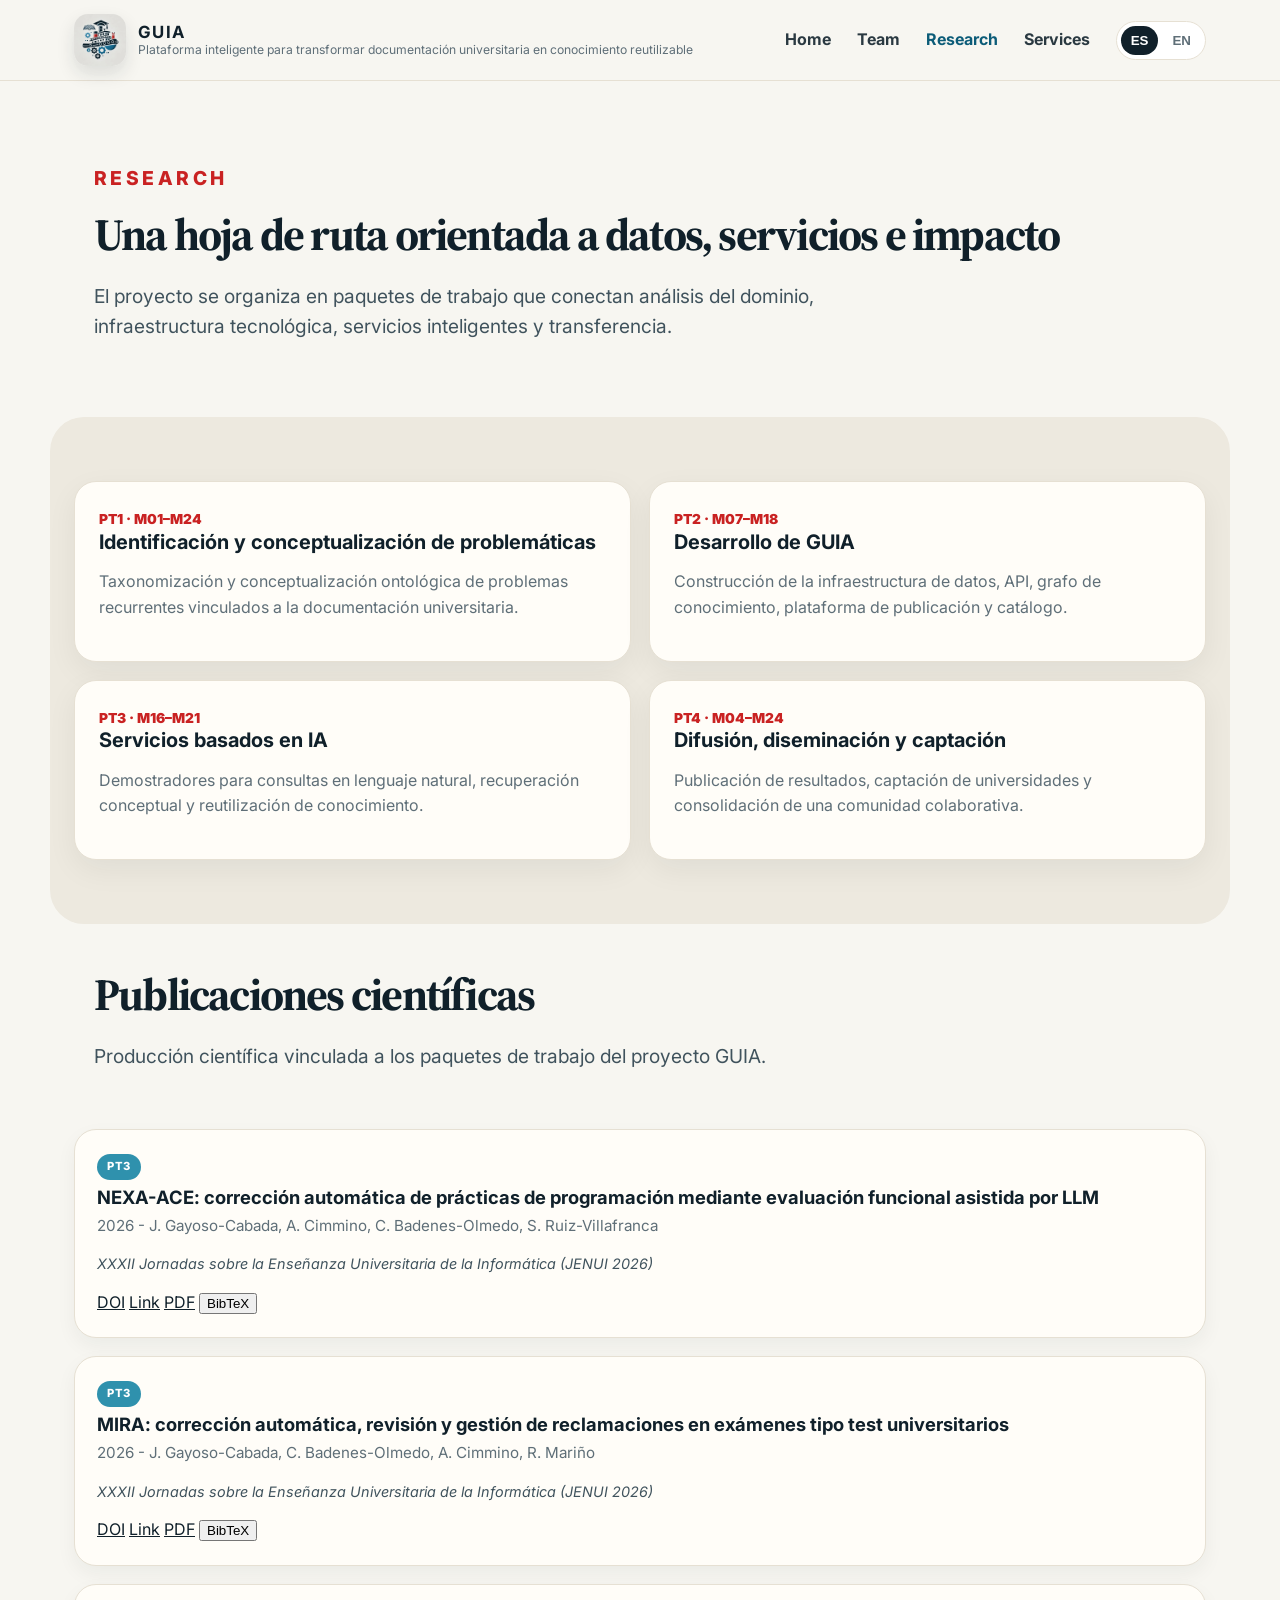
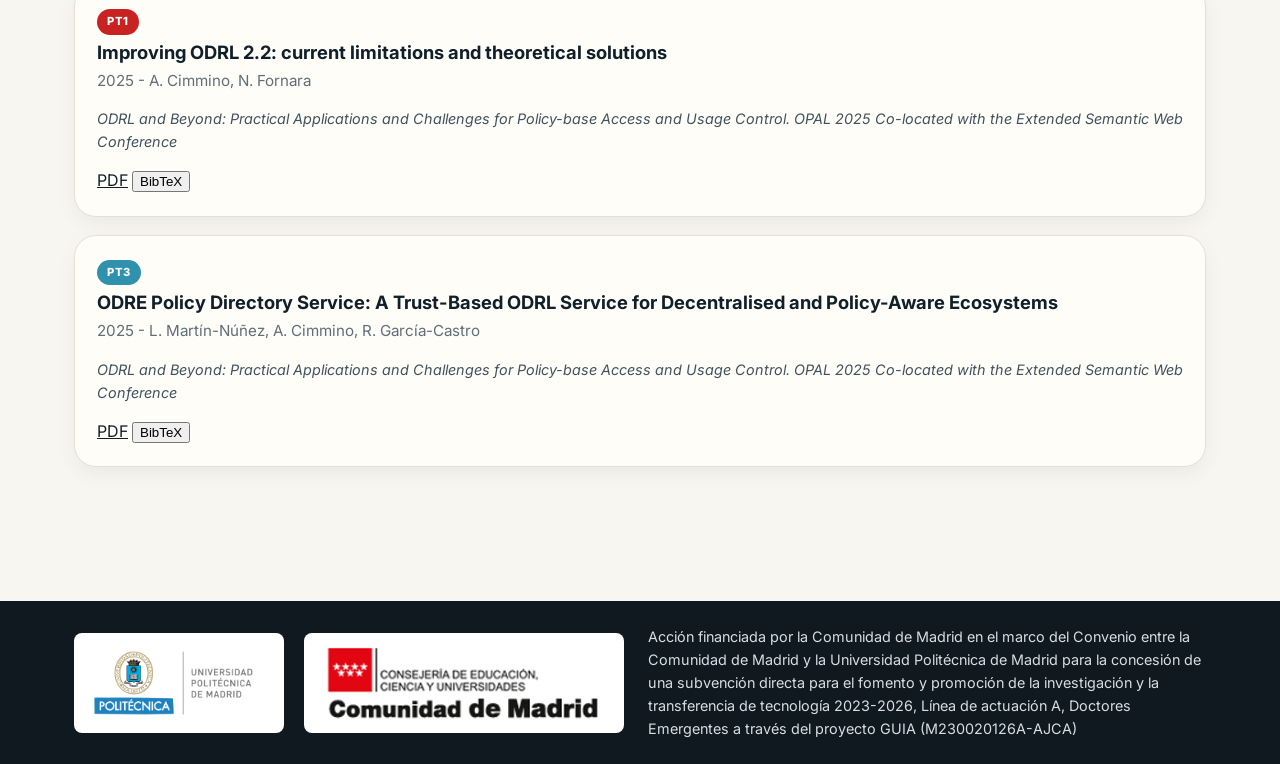
==== research.html @ 858958d0 "Add files via upload" ====
<!doctype html>
<html lang="es">
<head>
  <meta charset="utf-8">
  <meta name="viewport" content="width=device-width, initial-scale=1">
  <title>GUIA · Research</title>
  <meta name="description" content="Research del proyecto GUIA.">

  <link rel="preconnect" href="https://fonts.googleapis.com">
  <link rel="preconnect" href="https://fonts.gstatic.com" crossorigin>
  <link href="https://fonts.googleapis.com/css2?family=Inter:wght@400;500;600;700;800;900&family=Source+Serif+4:wght@600;700&display=swap" rel="stylesheet">
  <link rel="stylesheet" href="assets/css/style.css">
</head>

<body>
  <header class="site-header">
    <nav class="navbar">
      <a class="brand" href="./index.html">
        <img src="assets/img/guia-logo.jpeg" alt="GUIA logo">
        <span>
          <strong>GUIA</strong>
          <small>Plataforma inteligente para transformar documentación universitaria en conocimiento reutilizable</small>
        </span>
      </a>

      <button class="nav-toggle" aria-expanded="false" aria-controls="nav-menu">☰</button>

      <ul id="nav-menu" class="nav-menu">
        <li><a href="./index.html" data-i18n="home">Home</a></li>
        <li><a href="./team.html" data-i18n="team">Team</a></li>
        <li><a class="active" href="research.html" data-i18n="research">Research</a></li>
        <li><a href="./services.html" data-i18n="services">Services</a></li>
        <li>
          <div class="lang-switch">
            <button data-lang="es" type="button">ES</button>
            <button data-lang="en" type="button">EN</button>
          </div>
        </li>
      </ul>
    </nav>
    <style>
    	.hero-copy {
		  max-width: 900px;
		}
    	.section-title {
		  font-family: "Source Serif 4", Georgia, serif;
		  font-size: 2.8rem;
		  line-height: 1.2;
		  letter-spacing: -0.04em;
		  max-width: 900px;
		}

		.publications-hero {
		  padding-top: 44px;
		  padding-bottom: 18px;
		}

		.publications-section {
		  padding-top: 0;
		}
    </style>
  </header>

  <main>
    <section class="hero">
	  <div class="hero-copy full-width">
	    <p class="eyebrow">Research</p>

	    <h1 data-i18n="researchTitle">
	      Una hoja de ruta orientada a datos, servicios e impacto
	    </h1>

	    <p class="lead" data-i18n="researchLead">
	      El proyecto se organiza en paquetes de trabajo que conectan análisis del dominio,
	      infraestructura tecnológica, servicios inteligentes y transferencia.
	    </p>
	  </div>
	</section>
    <section class="section muted">
      <div class="timeline">
        <article>
          <span>PT1 · M01–M24</span>
          <h3 data-i18n="pt1Title">Identificación y conceptualización de problemáticas</h3>
          <p data-i18n="pt1Text">
            Taxonomización y conceptualización ontológica de problemas recurrentes vinculados
            a la documentación universitaria.
          </p>
        </article>

        <article>
          <span>PT2 · M07–M18</span>
          <h3 data-i18n="pt2Title">Desarrollo de GUIA</h3>
          <p data-i18n="pt2Text">
            Construcción de la infraestructura de datos, API, grafo de conocimiento,
            plataforma de publicación y catálogo.
          </p>
        </article>

        <article>
          <span>PT3 · M16–M21</span>
          <h3 data-i18n="pt3Title">Servicios basados en IA</h3>
          <p data-i18n="pt3Text">
            Demostradores para consultas en lenguaje natural, recuperación conceptual
            y reutilización de conocimiento.
          </p>
        </article>

        <article>
          <span>PT4 · M04–M24</span>
          <h3 data-i18n="pt4Title">Difusión, diseminación y captación</h3>
          <p data-i18n="pt4Text">
            Publicación de resultados, captación de universidades y consolidación de una
            comunidad colaborativa.
          </p>
        </article>
      </div>
    </section>
    <section class="hero publications-hero">
	  <div class="hero-copy full-width">
	    <!--<p class="eyebrow">Publications</p>-->

	    <h1 class="section-title" data-i18n="publicationsTitle">
	      Publicaciones científicas
	    </h1>

	    <p class="lead" data-i18n="publicationsLead">
	      Producción científica vinculada a los paquetes de trabajo del proyecto GUIA.
	    </p>
	  </div>
	</section>

	<section class="section publications-section">
	  <div id="publications-list" class="publications-list"></div>
	</section>

    
  </main>

  <footer class="footer">
    <div class="footer-inner">
      <div class="footer-logos">
        <img src="assets/img/upm-logo.png" alt="Universidad Politécnica de Madrid">
        <img src="assets/img/logo-cam.png" alt="Comunidad de Madrid">
      </div>

      <p class="funding-text" data-i18n="funding_es">
        Acción financiada por la Comunidad de Madrid en el marco del Convenio entre la Comunidad de Madrid y la Universidad Politécnica de Madrid para la concesión de una subvención directa para el fomento y promoción de la investigación y la transferencia de tecnología 2023-2026, Línea de actuación A, Doctores Emergentes a través del proyecto GUIA (M230020126A-AJCA)
      </p>
    </div>
  </footer>

  <script id="publications-data" type="application/json">
  [  {
      "title": "NEXA-ACE: corrección automática de prácticas de programación mediante evaluación funcional asistida por LLM",
      "authors": "J. Gayoso-Cabada, A. Cimmino, C. Badenes-Olmedo, S. Ruiz-Villafranca",
      "venue": "XXXII Jornadas sobre la Enseñanza Universitaria de la Informática (JENUI 2026)",
      "year" : "2026",
      "workPackage": "PT3",
      "doi": "TBP",
      "url": "TBP",
      "pdf": "TBP",
      "bibtex": "TBP"
    },{
      "title": "MIRA: corrección automática, revisión y gestión de reclamaciones en exámenes tipo test universitarios",
      "authors": "J. Gayoso-Cabada, C. Badenes-Olmedo, A. Cimmino, R. Mariño",
      "venue": "XXXII Jornadas sobre la Enseñanza Universitaria de la Informática (JENUI 2026)",
      "year" : "2026",
      "workPackage": "PT3",
      "doi": "TBP",
      "url": "TBP",
      "pdf": "TBP",
      "bibtex": "TBP"
    },{
      "title": "Improving ODRL 2.2: current limitations and theoretical solutions",
      "authors": "A. Cimmino, N. Fornara",
      "year" : "2025",
      "venue": "ODRL and Beyond: Practical Applications and Challenges for Policy-base Access and Usage Control. OPAL 2025 Co-located with the Extended Semantic Web Conference",
      "workPackage": "PT1",
      "pdf": "https://ceur-ws.org/Vol-3977/OPAL2025-6.pdf",
      "bibtex": " @inproceedings{DBLP:conf/esws/CimminoF25, author = {Andrea Cimmino and Nicoletta Fornara}, editor = {Marta Sabou and Andreas Harth and Pasquale Lisena and Edward Curry and Bohui Zhang and Reham Alharbi and Yuan He and Georg Rehm and Sonja Schimmler and Stefan Dietze and Natalia Manola and Nicoletta Fornara and Víctor Rodríguez{-}Doncel and John Domingue and Achim Rettinger and Damian Trilling and Marko Grobelnik and Claudia d'Amato and Valeria Fionda and Ilaria Tiddi and Gabriele Tolomei}, title  = {Improving {ODRL} 2.2: current limitations and theoretical solutions}, booktitle = {Joint Proceedings of the {ESWC} 2025 Workshops and Tutorials co-located with 22nd Extended Semantic Web Conference {(ESWC} 2025), Portoroz, Slovenia, June 1-2, 2025}, series = {{CEUR} Workshop Proceedings}, publisher = {CEUR-WS.org}, year   = {2025}, url = {https://ceur-ws.org/Vol-3977/OPAL2025-6.pdf}, timestamp = {Thu, 08 Jan 2026 17:04:50 +0100}, biburl = {https://dblp.org/rec/conf/esws/CimminoF25.bib}, bibsource = {dblp computer science bibliography, https://dblp.org} }"
    },
    {
      "title": "ODRE Policy Directory Service: A Trust-Based ODRL Service for Decentralised and Policy-Aware Ecosystems",
      "authors": "L. Martín-Núñez, A. Cimmino, R. García-Castro",
      "year" : "2025",
      "venue": "ODRL and Beyond: Practical Applications and Challenges for Policy-base Access and Usage Control. OPAL 2025 Co-located with the Extended Semantic Web Conference",
      "workPackage": "PT3",
      "pdf": "https://ceur-ws.org/Vol-3977/OPAL2025-5.pdf",
      "bibtex": "@inproceedings{DBLP:conf/esws/MartinNunezCG25, author = {Lucía Martín{-}Núñez and Andrea Cimmino and Raúl García{-}Castro}, editor = {Marta Sabou and Andreas Harth and Pasquale Lisena and Edward Curry and Bohui Zhang and Reham Alharbi and Yuan He and Georg Rehm and Sonja Schimmler and Stefan Dietze and Natalia Manola and Nicoletta Fornara and Víctor Rodríguez{-}Doncel and John Domingue and Achim Rettinger and Damian Trilling and Marko Grobelnik and Claudia d'Amato and Valeria Fionda and Ilaria Tiddi and Gabriele Tolomei}, title  = {{ODRE} Policy Directory Service: {A} Trust-Based {ODRL} Service for Decentralised and Policy-Aware Ecosystems}, booktitle = {Joint Proceedings of the {ESWC} 2025 Workshops and Tutorials co-located with 22nd Extended Semantic Web Conference {(ESWC} 2025), Portoroz, Slovenia, June 1-2, 2025}, series = {{CEUR} Workshop Proceedings}, publisher = {CEUR-WS.org}, year   = {2025}, url = {https://ceur-ws.org/Vol-3977/OPAL2025-5.pdf}, timestamp = {Thu, 08 Jan 2026 17:04:50 +0100}, biburl = {https://dblp.org/rec/conf/esws/MartinNunezCG25.bib}, bibsource = {dblp computer science bibliography, https://dblp.org}}"
    }
  ]
  </script>
 <!-- /*
   {
      "title": "Mock",
      "authors": "C. Pérez, J. López",
      "venue": "ACL Workshop on NLP Applications, 2024",
      "workPackage": "PT3",
      "doi": "10.0000/example-doi-3",
      "url": "https://example.org/publication-3",
      "pdf": "assets/papers/publication-3.pdf",
      "bibtex": "@inproceedings{perez2024nl,title={Natural language interfaces for university knowledge graphs},author={Pérez, C. and López, J.},booktitle={ACL Workshop on NLP Applications},year={2024}}"
    }
    */ -->
  <script src="assets/js/main.js"></script>

  <script>
  function copyBibtex(button, bibtex) {
    navigator.clipboard.writeText(bibtex).then(() => {
      const oldText = button.textContent;
      button.textContent = "BibTeX copiado";
      setTimeout(() => button.textContent = oldText, 1800);
    });
  }

  document.addEventListener("DOMContentLoaded", () => {
    const container = document.getElementById("publications-list");
    const rawData = document.getElementById("publications-data").textContent;
    const publications = JSON.parse(rawData);

    container.innerHTML = publications.map((pub, index) => `
      <article class="publication">
        <div class="pub-meta">
          <span class="pub-tag" data-pt="${pub.workPackage}">${pub.workPackage}</span>
        </div>

        <h3 class="pub-title">${pub.title}</h3>
        <p class="pub-authors">${pub.year} - ${pub.authors}</p>
        <p class="pub-venue">${pub.venue}</p>

        <div class="pub-links">
          ${pub.doi ? `<a href="https://doi.org/${pub.doi}" target="_blank" rel="noopener">DOI</a>` : ""}
          ${pub.url ? `<a href="${pub.url}" target="_blank" rel="noopener">Link</a>` : ""}
          ${pub.pdf ? `<a href="${pub.pdf}" target="_blank" rel="noopener">PDF</a>` : ""}
          ${pub.bibtex ? `<button type="button" class="bibtex-button" data-index="${index}">BibTeX</button>` : ""}
        </div>
      </article>
    `).join("");

    document.querySelectorAll(".bibtex-button").forEach(button => {
      button.addEventListener("click", () => {
        const index = Number(button.dataset.index);
        copyBibtex(button, publications[index].bibtex);
      });
    });
  });
</script>
</body>
</html>
---- assets/css/style.css ----
:root{--bg:#f7f6f1;--paper:#fffdf8;--ink:#10202a;--muted:#5f6f78;--line:#e6e0d3;--blue:#0c5c78;--cyan:#2f91ad;--red:#c92222;--gold:#d6a84f;--shadow:0 18px 45px rgba(16,32,42,.12);--radius:22px}*{box-sizing:border-box}html{scroll-behavior:smooth}body{margin:0;background:var(--bg);color:var(--ink);font-family:Inter,system-ui,-apple-system,Segoe UI,sans-serif;line-height:1.6}a{color:inherit}.site-header{position:sticky;top:0;z-index:20;background:rgba(247,246,241,.92);backdrop-filter:blur(14px);border-bottom:1px solid var(--line)}.navbar{max-width:1180px;margin:auto;padding:14px 24px;display:flex;align-items:center;justify-content:space-between;gap:22px}.brand{display:flex;gap:12px;align-items:center;text-decoration:none}.brand img{width:52px;height:52px;border-radius:14px;object-fit:cover;box-shadow:0 8px 18px rgba(16,32,42,.12)}.brand span{display:grid;line-height:1.15}.brand strong{font-size:1.05rem;letter-spacing:.08em}.brand small{color:var(--muted);font-size:.76rem}.nav-menu{display:flex;gap:26px;list-style:none;margin:0;padding:0;align-items:center}.nav-menu a{text-decoration:none;font-weight:700;color:#2a3941}.nav-menu a.active,.nav-menu a:hover{color:var(--blue)}.lang-switch{display:flex;gap:4px;padding:4px;border:1px solid var(--line);border-radius:999px;background:#fff}.lang-switch button{border:0;background:transparent;padding:7px 10px;border-radius:999px;font-weight:800;cursor:pointer;color:var(--muted)}.lang-switch button.active{background:var(--ink);color:white}.nav-toggle{display:none;border:0;background:var(--ink);color:#fff;border-radius:10px;padding:9px 11px;font-size:20px}.hero{max-width:1180px;margin:0 auto;padding:82px 24px 56px;display:grid;grid-template-columns:1.05fr .95fr;gap:42px;align-items:center}.eyebrow{text-transform:uppercase;letter-spacing:.18em;font-size:.76rem;font-weight:800;color:var(--red);margin:0 0 14px}h1,h2,h3{line-height:1.08;margin:0}h1{font-family:"Source Serif 4",Georgia,serif;font-size:clamp(2.4rem,6vw,5.4rem);letter-spacing:-.04em}h2{font-size:clamp(1.8rem,3.5vw,3rem);letter-spacing:-.035em}h3{font-size:1.25rem}.lead{font-size:1.17rem;color:#40535d;max-width:760px}.hero-actions{display:flex;gap:14px;flex-wrap:wrap;margin-top:28px}.button{display:inline-flex;align-items:center;justify-content:center;padding:13px 20px;border-radius:999px;text-decoration:none;font-weight:800;border:1px solid var(--ink)}.button.primary{background:var(--ink);color:#fff}.button.secondary{background:transparent}.hero-panel{background:linear-gradient(135deg,#11303e,#0e607b 70%,#238aaa);color:white;border-radius:34px;min-height:420px;padding:30px;box-shadow:var(--shadow);position:relative;overflow:hidden}.hero-panel:before{content:"";position:absolute;inset:auto -80px -90px auto;width:250px;height:250px;border-radius:50%;background:rgba(255,255,255,.13)}.project-logo-card{background:rgba(255,255,255,.95);border-radius:28px;padding:24px;text-align:center;color:var(--ink);box-shadow:0 20px 45px rgba(0,0,0,.15)}.project-logo-card img{width:min(310px,80%);border-radius:18px;display:block;margin:0 auto 18px}.section,.section-narrow{max-width:1180px;margin:0 auto;padding:64px 24px}.section-narrow{max-width:880px;text-align:center;font-size:1.25rem;color:#40535d}.section-heading{display:flex;flex-direction:column;gap:10px;margin-bottom:30px}.section-heading p:not(.eyebrow){max-width:760px;color:var(--muted)}.split{flex-direction:row;align-items:end;justify-content:space-between;gap:24px}.muted{background:#ede9df;border-radius:34px}.stats-grid,.cards{max-width:1180px;margin:0 auto;padding:20px 24px 58px;display:grid;grid-template-columns:repeat(3,1fr);gap:18px}.stats-grid article,.card,.timeline article{background:var(--paper);border:1px solid var(--line);border-radius:var(--radius);padding:24px;box-shadow:0 10px 30px rgba(16,32,42,.06)}.stats-grid strong{display:block;font-size:2rem;color:var(--blue);margin-bottom:8px}.card p,.timeline p{color:var(--muted)}.team-grid{grid-template-columns:repeat(3,1fr);padding:0}.avatar{width:58px;height:58px;border-radius:18px;background:linear-gradient(135deg,var(--blue),var(--cyan));color:white;display:grid;place-items:center;font-weight:900;margin-bottom:16px}.timeline{display:grid;grid-template-columns:repeat(2,1fr);gap:18px}.timeline span{color:var(--red);font-weight:900;font-size:.86rem}.service-grid{grid-template-columns:repeat(3,1fr);padding:0}.service a{font-weight:900;text-decoration:none;color:var(--blue)}.search-label{font-weight:800;color:var(--muted)}.search-label input{margin-left:8px;border:1px solid var(--line);border-radius:999px;padding:12px 15px;background:#fff}.footer{margin-top:70px;background:#101820;color:#fff}.footer-inner {
  max-width: 1180px;
  margin: 0 auto;
  padding: 24px;
  display: flex;
  align-items: center;
  justify-content: space-between;
  gap: 24px;
}.footer-logos {
  display: flex;
  gap: 20px;
  align-items: center;
  flex-shrink: 0; /* evita que se deformen */
}.footer-logos img {
  max-height: 100px;
  width: auto;
  background: white;
  border-radius: 8px;
  padding: 6px 10px;
}.funding-text{font-size:.9rem;color:#d7dee2;margin:0}

.page-hero{max-width:1180px;margin:0 auto;padding:70px 24px 34px}.


.page-hero h1 {
  font-size: 2.8rem;
  line-height: 1.2;
  max-width: 900px;
}
.page-hero p{font-size:1.15rem;color:var(--muted);max-width:820px}.empty-state{max-width:1180px;margin:20px auto;color:var(--muted);padding:0 24px}.hidden-lang{display:none!important}@media(max-width:850px){.nav-toggle{display:block}.nav-menu{display:none;position:absolute;left:16px;right:16px;top:82px;flex-direction:column;background:var(--paper);padding:18px;border:1px solid var(--line);border-radius:18px;box-shadow:var(--shadow)}.nav-menu.open{display:flex}.hero{grid-template-columns:1fr;padding-top:44px}.stats-grid,.team-grid,.service-grid,.timeline,.footer-inner{grid-template-columns:1fr}.split{flex-direction:column;align-items:flex-start}.footer-logos img{max-width:210px}.brand small{display:none}}

.pub-tag[data-pt="PT1"] { background: #c92222; }
.pub-tag[data-pt="PT2"] { background: #0c5c78; }
.pub-tag[data-pt="PT3"] { background: #2f91ad; }
.pub-tag[data-pt="PT4"] { background: #d6a84f; }

.publications-list {
  display: grid;
  gap: 18px;
  margin-top: 20px;
}

.publication {
  background: var(--paper);
  border: 1px solid var(--line);
  border-radius: var(--radius);
  padding: 22px;
  box-shadow: 0 8px 20px rgba(16,32,42,.05);
  transition: transform 0.15s ease;
}

.publication:hover {
  transform: translateY(-2px);
}

.pub-meta {
  margin-bottom: 8px;
}

.pub-tag {
  display: inline-block;
  background: var(--blue);
  color: white;
  font-size: 0.7rem;
  font-weight: 800;
  padding: 4px 10px;
  border-radius: 999px;
  letter-spacing: 0.05em;
}

.pub-title {
  font-size: 1.15rem;
  margin: 6px 0;
}

.pub-authors {
  font-size: 0.95rem;
  color: var(--muted);
  margin: 4px 0;
}

.pub-venue {
  font-size: 0.9rem;
  color: #40535d;
  font-style: italic;
}


.hero {
           display: block !important;
         }

         .hero-copy.full-width {
           max-width: 1200px;
           margin: 0 auto;
           width: 100%;
           padding: 0 20px;
         }
         .hero-panel {
         display: none; /* opcional si ya no lo usas */
         }
         .hero-copy h1 {
         font-size: 2.8rem;
         line-height: 1.2;
         }
         .hero-copy p {
         font-size: 1.2rem;
         line-height: 1.6;
         }
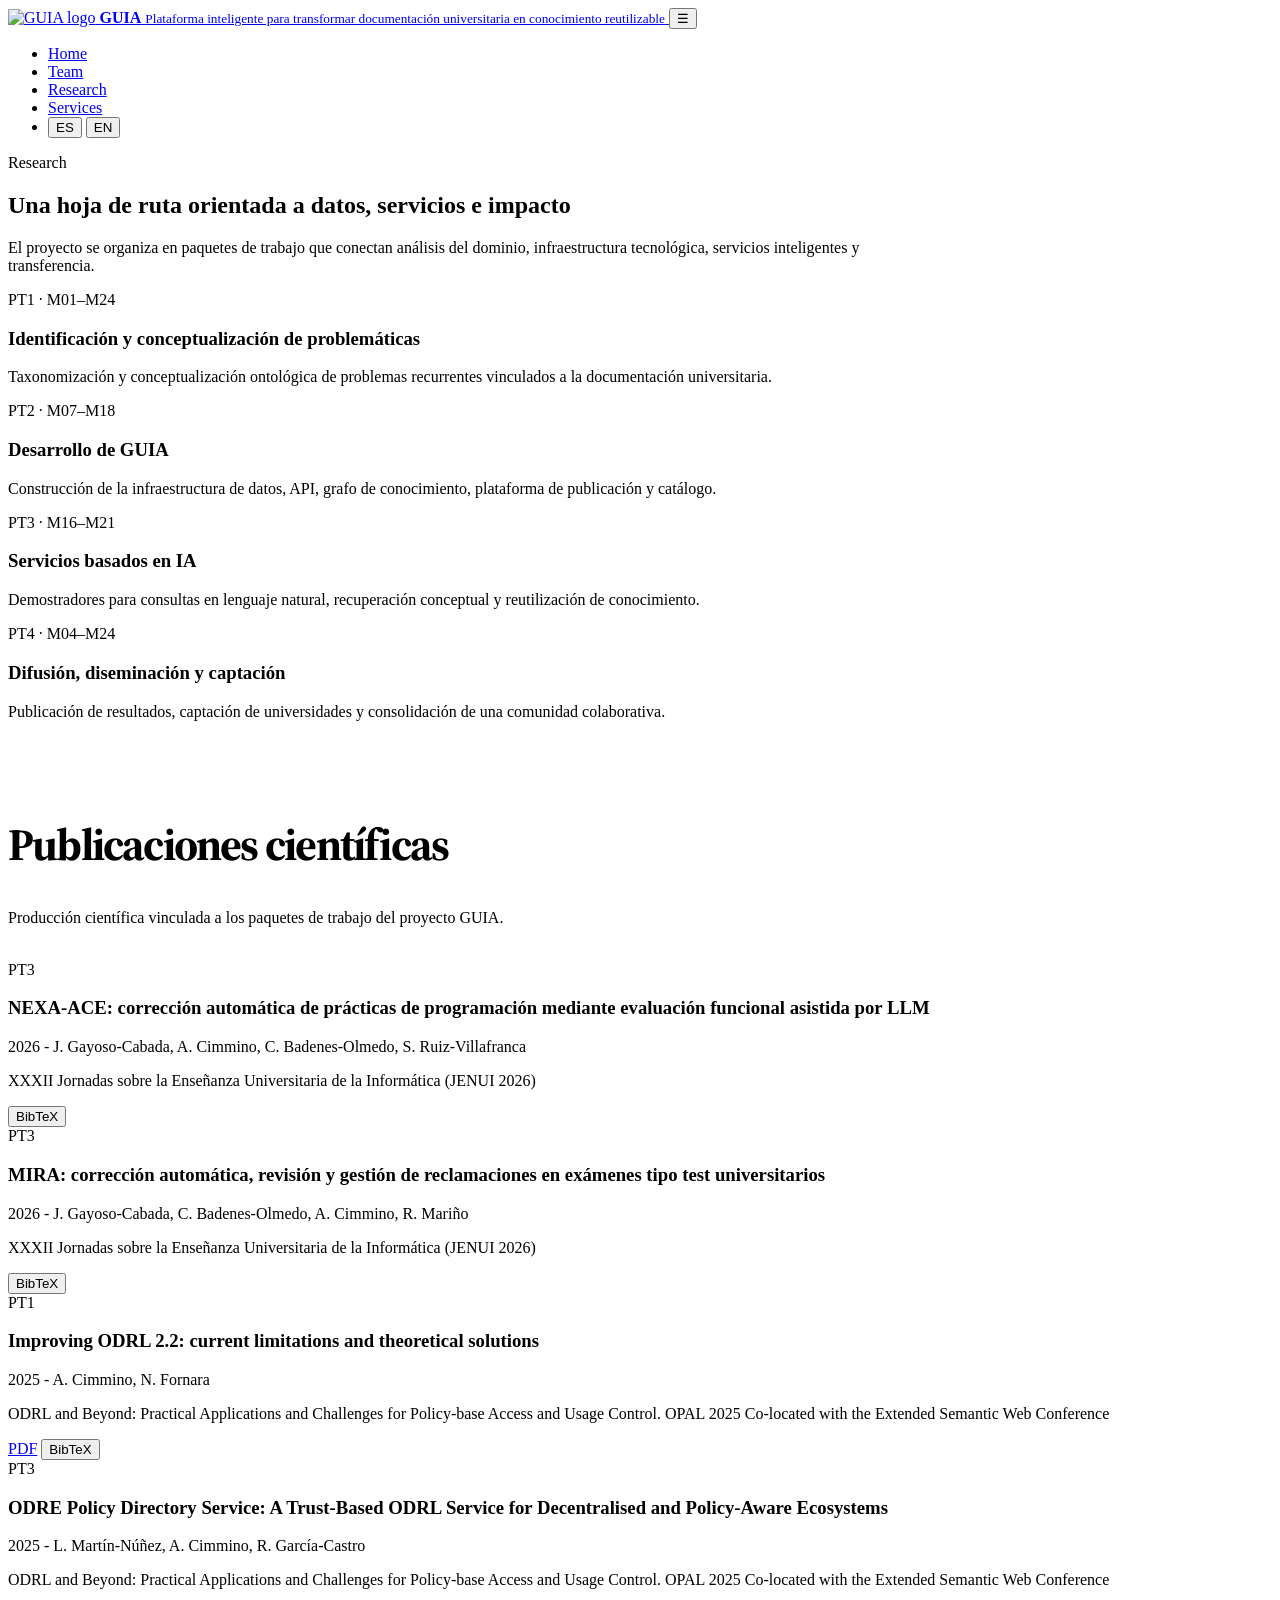
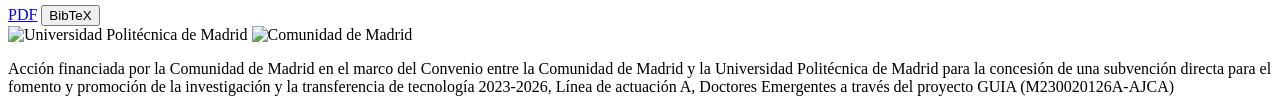
==== commit fb7d6b18: "Update research.html with schema and RDFa" ====
--- a/research.html
+++ b/research.html
@@ -1,10 +1,340 @@
 <!doctype html>
-<html lang="es">
+<html lang="es" vocab="https://schema.org/" typeof="CollectionPage">
 <head>
   <meta charset="utf-8">
   <meta name="viewport" content="width=device-width, initial-scale=1">
-  <title>GUIA · Research</title>
-  <meta name="description" content="Research del proyecto GUIA.">
+
+  <title property="name">GUIA · Research</title>
+  <meta property="description" name="description" content="Research del proyecto GUIA.">
+  <meta property="inLanguage" content="es">
+  <meta property="url" content="https://guia-project.github.io/research.html">
+
+  <script type="application/ld+json">
+  {
+    "@context": "https://schema.org",
+    "@graph": [
+      {
+        "@type": "WebSite",
+        "@id": "https://guia-project.github.io/#website",
+        "name": "GUIA",
+        "description": "Plataforma inteligente para transformar documentación universitaria en conocimiento reutilizable",
+        "url": "https://guia-project.github.io/",
+        "inLanguage": "es",
+        "publisher": {
+          "@id": "https://www.upm.es/#organization"
+        }
+      },
+      {
+        "@type": "CollectionPage",
+        "@id": "https://guia-project.github.io/research.html#webpage",
+        "name": "GUIA · Research",
+        "description": "Research del proyecto GUIA.",
+        "url": "https://guia-project.github.io/research.html",
+        "inLanguage": "es",
+        "isPartOf": {
+          "@id": "https://guia-project.github.io/#website"
+        },
+        "about": {
+          "@id": "https://guia-project.github.io/#guia-project"
+        },
+        "mainEntity": {
+          "@id": "https://guia-project.github.io/#guia-project"
+        },
+        "hasPart": [
+          {
+            "@id": "https://guia-project.github.io/research.html#work-packages"
+          },
+          {
+            "@id": "https://guia-project.github.io/research.html#publications"
+          }
+        ]
+      },
+      {
+        "@type": "ResearchProject",
+        "@id": "https://guia-project.github.io/#guia-project",
+        "name": "GUIA",
+        "alternateName": "Plataforma inteligente para transformar documentación universitaria en conocimiento reutilizable",
+        "identifier": "M230020126A-AJCA",
+        "url": "https://guia-project.github.io/",
+        "description": "GUIA impulsa una infraestructura de datos y un ecosistema de servicios de inteligencia artificial para hacer la documentación universitaria más accesible, interoperable, estructurada y útil para estudiantes, personal técnico y responsables institucionales.",
+        "keywords": [
+          "documentación universitaria",
+          "datos FAIR",
+          "grafos de conocimiento",
+          "inteligencia artificial",
+          "datos semánticos",
+          "interoperabilidad",
+          "universidad"
+        ],
+        "parentOrganization": {
+          "@id": "https://www.upm.es/#organization"
+        },
+        "funder": {
+          "@id": "https://www.comunidad.madrid/#organization"
+        },
+        "funding": {
+          "@id": "https://guia-project.github.io/#grant"
+        },
+        "hasPart": [
+          {
+            "@id": "https://guia-project.github.io/research.html#pt1"
+          },
+          {
+            "@id": "https://guia-project.github.io/research.html#pt2"
+          },
+          {
+            "@id": "https://guia-project.github.io/research.html#pt3"
+          },
+          {
+            "@id": "https://guia-project.github.io/research.html#pt4"
+          }
+        ],
+        "subjectOf": {
+          "@id": "https://guia-project.github.io/research.html#publications"
+        }
+      },
+      {
+        "@type": "ItemList",
+        "@id": "https://guia-project.github.io/research.html#work-packages",
+        "name": "Paquetes de trabajo del proyecto GUIA",
+        "description": "Hoja de ruta del proyecto GUIA organizada en paquetes de trabajo sobre análisis del dominio, infraestructura tecnológica, servicios inteligentes y transferencia.",
+        "itemListElement": [
+          {
+            "@type": "ListItem",
+            "position": 1,
+            "item": {
+              "@id": "https://guia-project.github.io/research.html#pt1"
+            }
+          },
+          {
+            "@type": "ListItem",
+            "position": 2,
+            "item": {
+              "@id": "https://guia-project.github.io/research.html#pt2"
+            }
+          },
+          {
+            "@type": "ListItem",
+            "position": 3,
+            "item": {
+              "@id": "https://guia-project.github.io/research.html#pt3"
+            }
+          },
+          {
+            "@type": "ListItem",
+            "position": 4,
+            "item": {
+              "@id": "https://guia-project.github.io/research.html#pt4"
+            }
+          }
+        ]
+      },
+      {
+        "@type": "DefinedTerm",
+        "@id": "https://guia-project.github.io/research.html#pt1",
+        "name": "PT1 · Identificación y conceptualización de problemáticas",
+        "termCode": "PT1",
+        "description": "Taxonomización y conceptualización ontológica de problemas recurrentes vinculados a la documentación universitaria.",
+        "position": 1
+      },
+      {
+        "@type": "DefinedTerm",
+        "@id": "https://guia-project.github.io/research.html#pt2",
+        "name": "PT2 · Desarrollo de GUIA",
+        "termCode": "PT2",
+        "description": "Construcción de la infraestructura de datos, API, grafo de conocimiento, plataforma de publicación y catálogo.",
+        "position": 2
+      },
+      {
+        "@type": "DefinedTerm",
+        "@id": "https://guia-project.github.io/research.html#pt3",
+        "name": "PT3 · Servicios basados en IA",
+        "termCode": "PT3",
+        "description": "Demostradores para consultas en lenguaje natural, recuperación conceptual y reutilización de conocimiento.",
+        "position": 3
+      },
+      {
+        "@type": "DefinedTerm",
+        "@id": "https://guia-project.github.io/research.html#pt4",
+        "name": "PT4 · Difusión, diseminación y captación",
+        "termCode": "PT4",
+        "description": "Publicación de resultados, captación de universidades y consolidación de una comunidad colaborativa.",
+        "position": 4
+      },
+      {
+        "@type": "ItemList",
+        "@id": "https://guia-project.github.io/research.html#publications",
+        "name": "Publicaciones científicas del proyecto GUIA",
+        "description": "Producción científica vinculada a los paquetes de trabajo del proyecto GUIA.",
+        "itemListElement": [
+          {
+            "@type": "ListItem",
+            "position": 1,
+            "item": {
+              "@type": "ScholarlyArticle",
+              "@id": "https://guia-project.github.io/research.html#publication-nexa-ace",
+              "name": "NEXA-ACE: corrección automática de prácticas de programación mediante evaluación funcional asistida por LLM",
+              "author": [
+                { "@type": "Person", "name": "J. Gayoso-Cabada" },
+                { "@type": "Person", "name": "A. Cimmino" },
+                { "@type": "Person", "name": "C. Badenes-Olmedo" },
+                { "@type": "Person", "name": "S. Ruiz-Villafranca" }
+              ],
+              "datePublished": "2026",
+              "isPartOf": {
+                "@type": "CreativeWork",
+                "name": "XXXII Jornadas sobre la Enseñanza Universitaria de la Informática (JENUI 2026)"
+              },
+              "about": {
+                "@id": "https://guia-project.github.io/research.html#pt3"
+              }
+            }
+          },
+          {
+            "@type": "ListItem",
+            "position": 2,
+            "item": {
+              "@type": "ScholarlyArticle",
+              "@id": "https://guia-project.github.io/research.html#publication-mira",
+              "name": "MIRA: corrección automática, revisión y gestión de reclamaciones en exámenes tipo test universitarios",
+              "author": [
+                { "@type": "Person", "name": "J. Gayoso-Cabada" },
+                { "@type": "Person", "name": "C. Badenes-Olmedo" },
+                { "@type": "Person", "name": "A. Cimmino" },
+                { "@type": "Person", "name": "R. Mariño" }
+              ],
+              "datePublished": "2026",
+              "isPartOf": {
+                "@type": "CreativeWork",
+                "name": "XXXII Jornadas sobre la Enseñanza Universitaria de la Informática (JENUI 2026)"
+              },
+              "about": {
+                "@id": "https://guia-project.github.io/research.html#pt3"
+              }
+            }
+          },
+          {
+            "@type": "ListItem",
+            "position": 3,
+            "item": {
+              "@type": "ScholarlyArticle",
+              "@id": "https://guia-project.github.io/research.html#publication-improving-odrl",
+              "name": "Improving ODRL 2.2: current limitations and theoretical solutions",
+              "author": [
+                { "@type": "Person", "name": "A. Cimmino" },
+                { "@type": "Person", "name": "N. Fornara" }
+              ],
+              "datePublished": "2025",
+              "url": "https://ceur-ws.org/Vol-3977/OPAL2025-6.pdf",
+              "encoding": {
+                "@type": "MediaObject",
+                "contentUrl": "https://ceur-ws.org/Vol-3977/OPAL2025-6.pdf",
+                "encodingFormat": "application/pdf"
+              },
+              "isPartOf": {
+                "@type": "CreativeWork",
+                "name": "ODRL and Beyond: Practical Applications and Challenges for Policy-base Access and Usage Control. OPAL 2025 Co-located with the Extended Semantic Web Conference"
+              },
+              "about": {
+                "@id": "https://guia-project.github.io/research.html#pt1"
+              }
+            }
+          },
+          {
+            "@type": "ListItem",
+            "position": 4,
+            "item": {
+              "@type": "ScholarlyArticle",
+              "@id": "https://guia-project.github.io/research.html#publication-odre-policy-directory-service",
+              "name": "ODRE Policy Directory Service: A Trust-Based ODRL Service for Decentralised and Policy-Aware Ecosystems",
+              "author": [
+                { "@type": "Person", "name": "L. Martín-Núñez" },
+                { "@type": "Person", "name": "A. Cimmino" },
+                { "@type": "Person", "name": "R. García-Castro" }
+              ],
+              "datePublished": "2025",
+              "url": "https://ceur-ws.org/Vol-3977/OPAL2025-5.pdf",
+              "encoding": {
+                "@type": "MediaObject",
+                "contentUrl": "https://ceur-ws.org/Vol-3977/OPAL2025-5.pdf",
+                "encodingFormat": "application/pdf"
+              },
+              "isPartOf": {
+                "@type": "CreativeWork",
+                "name": "ODRL and Beyond: Practical Applications and Challenges for Policy-base Access and Usage Control. OPAL 2025 Co-located with the Extended Semantic Web Conference"
+              },
+              "about": {
+                "@id": "https://guia-project.github.io/research.html#pt3"
+              }
+            }
+          }
+        ]
+      },
+      {
+        "@type": "CollegeOrUniversity",
+        "@id": "https://www.upm.es/#organization",
+        "name": "Universidad Politécnica de Madrid",
+        "alternateName": "UPM",
+        "url": "https://www.upm.es/",
+        "logo": "https://guia-project.github.io/assets/img/upm-logo.png"
+      },
+      {
+        "@type": "GovernmentOrganization",
+        "@id": "https://www.comunidad.madrid/#organization",
+        "name": "Comunidad de Madrid",
+        "url": "https://www.comunidad.madrid/",
+        "logo": "https://guia-project.github.io/assets/img/logo-cam.png"
+      },
+      {
+        "@type": "MonetaryGrant",
+        "@id": "https://guia-project.github.io/#grant",
+        "name": "Doctores Emergentes - Línea de actuación A",
+        "identifier": "M230020126A-AJCA",
+        "description": "Acción financiada por la Comunidad de Madrid en el marco del Convenio entre la Comunidad de Madrid y la Universidad Politécnica de Madrid para la concesión de una subvención directa para el fomento y promoción de la investigación y la transferencia de tecnología 2023-2026, Línea de actuación A, Doctores Emergentes a través del proyecto GUIA.",
+        "funder": {
+          "@id": "https://www.comunidad.madrid/#organization"
+        },
+        "recipient": {
+          "@id": "https://www.upm.es/#organization"
+        },
+        "fundedItem": {
+          "@id": "https://guia-project.github.io/#guia-project"
+        }
+      },
+      {
+        "@type": "ItemList",
+        "@id": "https://guia-project.github.io/research.html#navigation",
+        "name": "GUIA site navigation",
+        "itemListElement": [
+          {
+            "@type": "SiteNavigationElement",
+            "position": 1,
+            "name": "Home",
+            "url": "https://guia-project.github.io/index.html"
+          },
+          {
+            "@type": "SiteNavigationElement",
+            "position": 2,
+            "name": "Team",
+            "url": "https://guia-project.github.io/team.html"
+          },
+          {
+            "@type": "SiteNavigationElement",
+            "position": 3,
+            "name": "Research",
+            "url": "https://guia-project.github.io/research.html"
+          },
+          {
+            "@type": "SiteNavigationElement",
+            "position": 4,
+            "name": "Services",
+            "url": "https://guia-project.github.io/services.html"
+          }
+        ]
+      }
+    ]
+  }
+  </script>
 
   <link rel="preconnect" href="https://fonts.googleapis.com">
   <link rel="preconnect" href="https://fonts.gstatic.com" crossorigin>
@@ -13,23 +343,47 @@
 </head>
 
 <body>
-  <header class="site-header">
-    <nav class="navbar">
-      <a class="brand" href="./index.html">
-        <img src="assets/img/guia-logo.jpeg" alt="GUIA logo">
+  <header class="site-header" property="isPartOf" typeof="WebSite">
+    <meta property="name" content="GUIA">
+    <meta property="description" content="Plataforma inteligente para transformar documentación universitaria en conocimiento reutilizable">
+    <meta property="url" content="https://guia-project.github.io/">
+    <meta property="inLanguage" content="es">
+
+    <nav class="navbar" typeof="SiteNavigationElement" property="hasPart">
+      <a class="brand" href="./index.html" property="url">
+        <span property="logo" typeof="ImageObject">
+          <img src="assets/img/guia-logo.jpeg" alt="GUIA logo" property="contentUrl">
+          <meta property="name" content="GUIA logo">
+        </span>
         <span>
-          <strong>GUIA</strong>
-          <small>Plataforma inteligente para transformar documentación universitaria en conocimiento reutilizable</small>
+          <strong property="name">GUIA</strong>
+          <small property="description">Plataforma inteligente para transformar documentación universitaria en conocimiento reutilizable</small>
         </span>
       </a>
 
       <button class="nav-toggle" aria-expanded="false" aria-controls="nav-menu">☰</button>
 
       <ul id="nav-menu" class="nav-menu">
-        <li><a href="./index.html" data-i18n="home">Home</a></li>
-        <li><a href="./team.html" data-i18n="team">Team</a></li>
-        <li><a class="active" href="research.html" data-i18n="research">Research</a></li>
-        <li><a href="./services.html" data-i18n="services">Services</a></li>
+        <li typeof="SiteNavigationElement">
+          <a href="./index.html" data-i18n="home" property="url">
+            <span property="name">Home</span>
+          </a>
+        </li>
+        <li typeof="SiteNavigationElement">
+          <a href="./team.html" data-i18n="team" property="url">
+            <span property="name">Team</span>
+          </a>
+        </li>
+        <li typeof="SiteNavigationElement">
+          <a class="active" href="research.html" data-i18n="research" property="url">
+            <span property="name">Research</span>
+          </a>
+        </li>
+        <li typeof="SiteNavigationElement">
+          <a href="./services.html" data-i18n="services" property="url">
+            <span property="name">Services</span>
+          </a>
+        </li>
         <li>
           <div class="lang-switch">
             <button data-lang="es" type="button">ES</button>
@@ -38,142 +392,202 @@
         </li>
       </ul>
     </nav>
+
     <style>
-    	.hero-copy {
-		  max-width: 900px;
-		}
-    	.section-title {
-		  font-family: "Source Serif 4", Georgia, serif;
-		  font-size: 2.8rem;
-		  line-height: 1.2;
-		  letter-spacing: -0.04em;
-		  max-width: 900px;
-		}
-
-		.publications-hero {
-		  padding-top: 44px;
-		  padding-bottom: 18px;
-		}
-
-		.publications-section {
-		  padding-top: 0;
-		}
+      .hero-copy {
+        max-width: 900px;
+      }
+
+      .section-title {
+        font-family: "Source Serif 4", Georgia, serif;
+        font-size: 2.8rem;
+        line-height: 1.2;
+        letter-spacing: -0.04em;
+        max-width: 900px;
+      }
+
+      .publications-hero {
+        padding-top: 44px;
+        padding-bottom: 18px;
+      }
+
+      .publications-section {
+        padding-top: 0;
+      }
     </style>
   </header>
 
-  <main>
+  <main property="mainEntity" typeof="ResearchProject" resource="https://guia-project.github.io/#guia-project">
+    <meta property="name" content="GUIA">
+    <meta property="alternateName" content="Plataforma inteligente para transformar documentación universitaria en conocimiento reutilizable">
+    <meta property="identifier" content="M230020126A-AJCA">
+    <meta property="url" content="https://guia-project.github.io/">
+    <meta property="keywords" content="documentación universitaria, datos FAIR, grafos de conocimiento, inteligencia artificial, datos semánticos, interoperabilidad, universidad">
+
     <section class="hero">
-	  <div class="hero-copy full-width">
-	    <p class="eyebrow">Research</p>
-
-	    <h1 data-i18n="researchTitle">
-	      Una hoja de ruta orientada a datos, servicios e impacto
-	    </h1>
-
-	    <p class="lead" data-i18n="researchLead">
-	      El proyecto se organiza en paquetes de trabajo que conectan análisis del dominio,
-	      infraestructura tecnológica, servicios inteligentes y transferencia.
-	    </p>
-	  </div>
-	</section>
-    <section class="section muted">
+      <div class="hero-copy full-width">
+        <p class="eyebrow" property="keywords">Research</p>
+
+        <h1 data-i18n="researchTitle" property="name">
+          Una hoja de ruta orientada a datos, servicios e impacto
+        </h1>
+
+        <p class="lead" data-i18n="researchLead" property="description">
+          El proyecto se organiza en paquetes de trabajo que conectan análisis del dominio,
+          infraestructura tecnológica, servicios inteligentes y transferencia.
+        </p>
+      </div>
+    </section>
+
+    <section class="section muted" typeof="ItemList" resource="https://guia-project.github.io/research.html#work-packages" property="hasPart">
+      <meta property="name" content="Paquetes de trabajo del proyecto GUIA">
+      <meta property="description" content="Hoja de ruta del proyecto GUIA organizada en paquetes de trabajo sobre análisis del dominio, infraestructura tecnológica, servicios inteligentes y transferencia.">
+
       <div class="timeline">
-        <article>
+        <article typeof="DefinedTerm" resource="https://guia-project.github.io/research.html#pt1" property="itemListElement">
+          <meta property="termCode" content="PT1">
+          <meta property="position" content="1">
           <span>PT1 · M01–M24</span>
-          <h3 data-i18n="pt1Title">Identificación y conceptualización de problemáticas</h3>
-          <p data-i18n="pt1Text">
+          <h3 data-i18n="pt1Title" property="name">Identificación y conceptualización de problemáticas</h3>
+          <p data-i18n="pt1Text" property="description">
             Taxonomización y conceptualización ontológica de problemas recurrentes vinculados
             a la documentación universitaria.
           </p>
         </article>
 
-        <article>
+        <article typeof="DefinedTerm" resource="https://guia-project.github.io/research.html#pt2" property="itemListElement">
+          <meta property="termCode" content="PT2">
+          <meta property="position" content="2">
           <span>PT2 · M07–M18</span>
-          <h3 data-i18n="pt2Title">Desarrollo de GUIA</h3>
-          <p data-i18n="pt2Text">
+          <h3 data-i18n="pt2Title" property="name">Desarrollo de GUIA</h3>
+          <p data-i18n="pt2Text" property="description">
             Construcción de la infraestructura de datos, API, grafo de conocimiento,
             plataforma de publicación y catálogo.
           </p>
         </article>
 
-        <article>
+        <article typeof="DefinedTerm" resource="https://guia-project.github.io/research.html#pt3" property="itemListElement">
+          <meta property="termCode" content="PT3">
+          <meta property="position" content="3">
           <span>PT3 · M16–M21</span>
-          <h3 data-i18n="pt3Title">Servicios basados en IA</h3>
-          <p data-i18n="pt3Text">
+          <h3 data-i18n="pt3Title" property="name">Servicios basados en IA</h3>
+          <p data-i18n="pt3Text" property="description">
             Demostradores para consultas en lenguaje natural, recuperación conceptual
             y reutilización de conocimiento.
           </p>
         </article>
 
-        <article>
+        <article typeof="DefinedTerm" resource="https://guia-project.github.io/research.html#pt4" property="itemListElement">
+          <meta property="termCode" content="PT4">
+          <meta property="position" content="4">
           <span>PT4 · M04–M24</span>
-          <h3 data-i18n="pt4Title">Difusión, diseminación y captación</h3>
-          <p data-i18n="pt4Text">
+          <h3 data-i18n="pt4Title" property="name">Difusión, diseminación y captación</h3>
+          <p data-i18n="pt4Text" property="description">
             Publicación de resultados, captación de universidades y consolidación de una
             comunidad colaborativa.
           </p>
         </article>
       </div>
     </section>
+
     <section class="hero publications-hero">
-	  <div class="hero-copy full-width">
-	    <!--<p class="eyebrow">Publications</p>-->
-
-	    <h1 class="section-title" data-i18n="publicationsTitle">
-	      Publicaciones científicas
-	    </h1>
-
-	    <p class="lead" data-i18n="publicationsLead">
-	      Producción científica vinculada a los paquetes de trabajo del proyecto GUIA.
-	    </p>
-	  </div>
-	</section>
-
-	<section class="section publications-section">
-	  <div id="publications-list" class="publications-list"></div>
-	</section>
-
-    
+      <div class="hero-copy full-width">
+        <h1 class="section-title" data-i18n="publicationsTitle">
+          Publicaciones científicas
+        </h1>
+
+        <p class="lead" data-i18n="publicationsLead">
+          Producción científica vinculada a los paquetes de trabajo del proyecto GUIA.
+        </p>
+      </div>
+    </section>
+
+    <section class="section publications-section" typeof="ItemList" resource="https://guia-project.github.io/research.html#publications" property="subjectOf">
+      <meta property="name" content="Publicaciones científicas del proyecto GUIA">
+      <meta property="description" content="Producción científica vinculada a los paquetes de trabajo del proyecto GUIA.">
+      <div id="publications-list" class="publications-list"></div>
+    </section>
+
+    <div property="parentOrganization" typeof="CollegeOrUniversity">
+      <meta property="name" content="Universidad Politécnica de Madrid">
+      <meta property="alternateName" content="UPM">
+      <meta property="url" content="https://www.upm.es/">
+    </div>
+
+    <div property="funder" typeof="GovernmentOrganization">
+      <meta property="name" content="Comunidad de Madrid">
+      <meta property="url" content="https://www.comunidad.madrid/">
+    </div>
+
+    <div property="funding" typeof="MonetaryGrant">
+      <meta property="name" content="Doctores Emergentes - Línea de actuación A">
+      <meta property="identifier" content="M230020126A-AJCA">
+      <meta property="description" content="Acción financiada por la Comunidad de Madrid en el marco del Convenio entre la Comunidad de Madrid y la Universidad Politécnica de Madrid para la concesión de una subvención directa para el fomento y promoción de la investigación y la transferencia de tecnología 2023-2026, Línea de actuación A, Doctores Emergentes a través del proyecto GUIA.">
+      <div property="funder" typeof="GovernmentOrganization">
+        <meta property="name" content="Comunidad de Madrid">
+      </div>
+      <div property="recipient" typeof="CollegeOrUniversity">
+        <meta property="name" content="Universidad Politécnica de Madrid">
+        <meta property="alternateName" content="UPM">
+      </div>
+    </div>
   </main>
 
-  <footer class="footer">
+  <footer class="footer" property="publisher" typeof="CollegeOrUniversity">
+    <meta property="name" content="Universidad Politécnica de Madrid">
+    <meta property="alternateName" content="UPM">
+    <meta property="url" content="https://www.upm.es/">
+
     <div class="footer-inner">
       <div class="footer-logos">
-        <img src="assets/img/upm-logo.png" alt="Universidad Politécnica de Madrid">
-        <img src="assets/img/logo-cam.png" alt="Comunidad de Madrid">
+        <span property="logo" typeof="ImageObject">
+          <img src="assets/img/upm-logo.png" alt="Universidad Politécnica de Madrid" property="contentUrl">
+          <meta property="name" content="Universidad Politécnica de Madrid logo">
+        </span>
+
+        <span typeof="GovernmentOrganization">
+          <meta property="name" content="Comunidad de Madrid">
+          <span property="logo" typeof="ImageObject">
+            <img src="assets/img/logo-cam.png" alt="Comunidad de Madrid" property="contentUrl">
+            <meta property="name" content="Comunidad de Madrid logo">
+          </span>
+        </span>
       </div>
 
-      <p class="funding-text" data-i18n="funding_es">
+      <p class="funding-text" data-i18n="funding_es" property="description">
         Acción financiada por la Comunidad de Madrid en el marco del Convenio entre la Comunidad de Madrid y la Universidad Politécnica de Madrid para la concesión de una subvención directa para el fomento y promoción de la investigación y la transferencia de tecnología 2023-2026, Línea de actuación A, Doctores Emergentes a través del proyecto GUIA (M230020126A-AJCA)
       </p>
     </div>
   </footer>
 
   <script id="publications-data" type="application/json">
-  [  {
+  [
+    {
       "title": "NEXA-ACE: corrección automática de prácticas de programación mediante evaluación funcional asistida por LLM",
       "authors": "J. Gayoso-Cabada, A. Cimmino, C. Badenes-Olmedo, S. Ruiz-Villafranca",
       "venue": "XXXII Jornadas sobre la Enseñanza Universitaria de la Informática (JENUI 2026)",
-      "year" : "2026",
+      "year": "2026",
       "workPackage": "PT3",
       "doi": "TBP",
       "url": "TBP",
       "pdf": "TBP",
       "bibtex": "TBP"
-    },{
+    },
+    {
       "title": "MIRA: corrección automática, revisión y gestión de reclamaciones en exámenes tipo test universitarios",
       "authors": "J. Gayoso-Cabada, C. Badenes-Olmedo, A. Cimmino, R. Mariño",
       "venue": "XXXII Jornadas sobre la Enseñanza Universitaria de la Informática (JENUI 2026)",
-      "year" : "2026",
+      "year": "2026",
       "workPackage": "PT3",
       "doi": "TBP",
       "url": "TBP",
       "pdf": "TBP",
       "bibtex": "TBP"
-    },{
+    },
+    {
       "title": "Improving ODRL 2.2: current limitations and theoretical solutions",
       "authors": "A. Cimmino, N. Fornara",
-      "year" : "2025",
+      "year": "2025",
       "venue": "ODRL and Beyond: Practical Applications and Challenges for Policy-base Access and Usage Control. OPAL 2025 Co-located with the Extended Semantic Web Conference",
       "workPackage": "PT1",
       "pdf": "https://ceur-ws.org/Vol-3977/OPAL2025-6.pdf",
@@ -182,7 +596,7 @@
     {
       "title": "ODRE Policy Directory Service: A Trust-Based ODRL Service for Decentralised and Policy-Aware Ecosystems",
       "authors": "L. Martín-Núñez, A. Cimmino, R. García-Castro",
-      "year" : "2025",
+      "year": "2025",
       "venue": "ODRL and Beyond: Practical Applications and Challenges for Policy-base Access and Usage Control. OPAL 2025 Co-located with the Extended Semantic Web Conference",
       "workPackage": "PT3",
       "pdf": "https://ceur-ws.org/Vol-3977/OPAL2025-5.pdf",
@@ -190,18 +604,7 @@
     }
   ]
   </script>
- <!-- /*
-   {
-      "title": "Mock",
-      "authors": "C. Pérez, J. López",
-      "venue": "ACL Workshop on NLP Applications, 2024",
-      "workPackage": "PT3",
-      "doi": "10.0000/example-doi-3",
-      "url": "https://example.org/publication-3",
-      "pdf": "assets/papers/publication-3.pdf",
-      "bibtex": "@inproceedings{perez2024nl,title={Natural language interfaces for university knowledge graphs},author={Pérez, C. and López, J.},booktitle={ACL Workshop on NLP Applications},year={2024}}"
-    }
-    */ -->
+
   <script src="assets/js/main.js"></script>
 
   <script>
@@ -213,29 +616,56 @@
     });
   }
 
+  function slugifyPublicationTitle(title) {
+    return title
+      .toLowerCase()
+      .normalize("NFD")
+      .replace(/[\u0300-\u036f]/g, "")
+      .replace(/[^a-z0-9]+/g, "-")
+      .replace(/^-+|-+$/g, "");
+  }
+
+  function isValidPublicationLink(value) {
+    return value && value !== "TBP";
+  }
+
   document.addEventListener("DOMContentLoaded", () => {
     const container = document.getElementById("publications-list");
     const rawData = document.getElementById("publications-data").textContent;
     const publications = JSON.parse(rawData);
 
-    container.innerHTML = publications.map((pub, index) => `
-      <article class="publication">
-        <div class="pub-meta">
-          <span class="pub-tag" data-pt="${pub.workPackage}">${pub.workPackage}</span>
-        </div>
-
-        <h3 class="pub-title">${pub.title}</h3>
-        <p class="pub-authors">${pub.year} - ${pub.authors}</p>
-        <p class="pub-venue">${pub.venue}</p>
-
-        <div class="pub-links">
-          ${pub.doi ? `<a href="https://doi.org/${pub.doi}" target="_blank" rel="noopener">DOI</a>` : ""}
-          ${pub.url ? `<a href="${pub.url}" target="_blank" rel="noopener">Link</a>` : ""}
-          ${pub.pdf ? `<a href="${pub.pdf}" target="_blank" rel="noopener">PDF</a>` : ""}
-          ${pub.bibtex ? `<button type="button" class="bibtex-button" data-index="${index}">BibTeX</button>` : ""}
-        </div>
-      </article>
-    `).join("");
+    container.innerHTML = publications.map((pub, index) => {
+      const publicationId = `publication-${slugifyPublicationTitle(pub.title)}`;
+
+      return `
+        <article class="publication" typeof="ScholarlyArticle" resource="https://guia-project.github.io/research.html#${publicationId}" property="itemListElement">
+          <meta property="name" content="${pub.title.replace(/"/g, "&quot;")}">
+          <meta property="datePublished" content="${pub.year}">
+          <meta property="isPartOf" content="${pub.venue.replace(/"/g, "&quot;")}">
+          <meta property="about" content="${pub.workPackage}">
+          ${isValidPublicationLink(pub.pdf) ? `<meta property="url" content="${pub.pdf}">` : ""}
+          ${isValidPublicationLink(pub.doi) ? `<meta property="sameAs" content="https://doi.org/${pub.doi}">` : ""}
+
+          <div class="pub-meta">
+            <span class="pub-tag" data-pt="${pub.workPackage}">${pub.workPackage}</span>
+          </div>
+
+          <h3 class="pub-title" property="headline">${pub.title}</h3>
+          <p class="pub-authors">
+            <span property="datePublished">${pub.year}</span> -
+            <span property="author">${pub.authors}</span>
+          </p>
+          <p class="pub-venue" property="isPartOf">${pub.venue}</p>
+
+          <div class="pub-links">
+            ${isValidPublicationLink(pub.doi) ? `<a href="https://doi.org/${pub.doi}" target="_blank" rel="noopener">DOI</a>` : ""}
+            ${isValidPublicationLink(pub.url) ? `<a href="${pub.url}" target="_blank" rel="noopener" property="url">Link</a>` : ""}
+            ${isValidPublicationLink(pub.pdf) ? `<a href="${pub.pdf}" target="_blank" rel="noopener" property="url">PDF</a>` : ""}
+            ${pub.bibtex ? `<button type="button" class="bibtex-button" data-index="${index}">BibTeX</button>` : ""}
+          </div>
+        </article>
+      `;
+    }).join("");
 
     document.querySelectorAll(".bibtex-button").forEach(button => {
       button.addEventListener("click", () => {
@@ -244,6 +674,6 @@
       });
     });
   });
-</script>
+  </script>
 </body>
-</html>+</html>
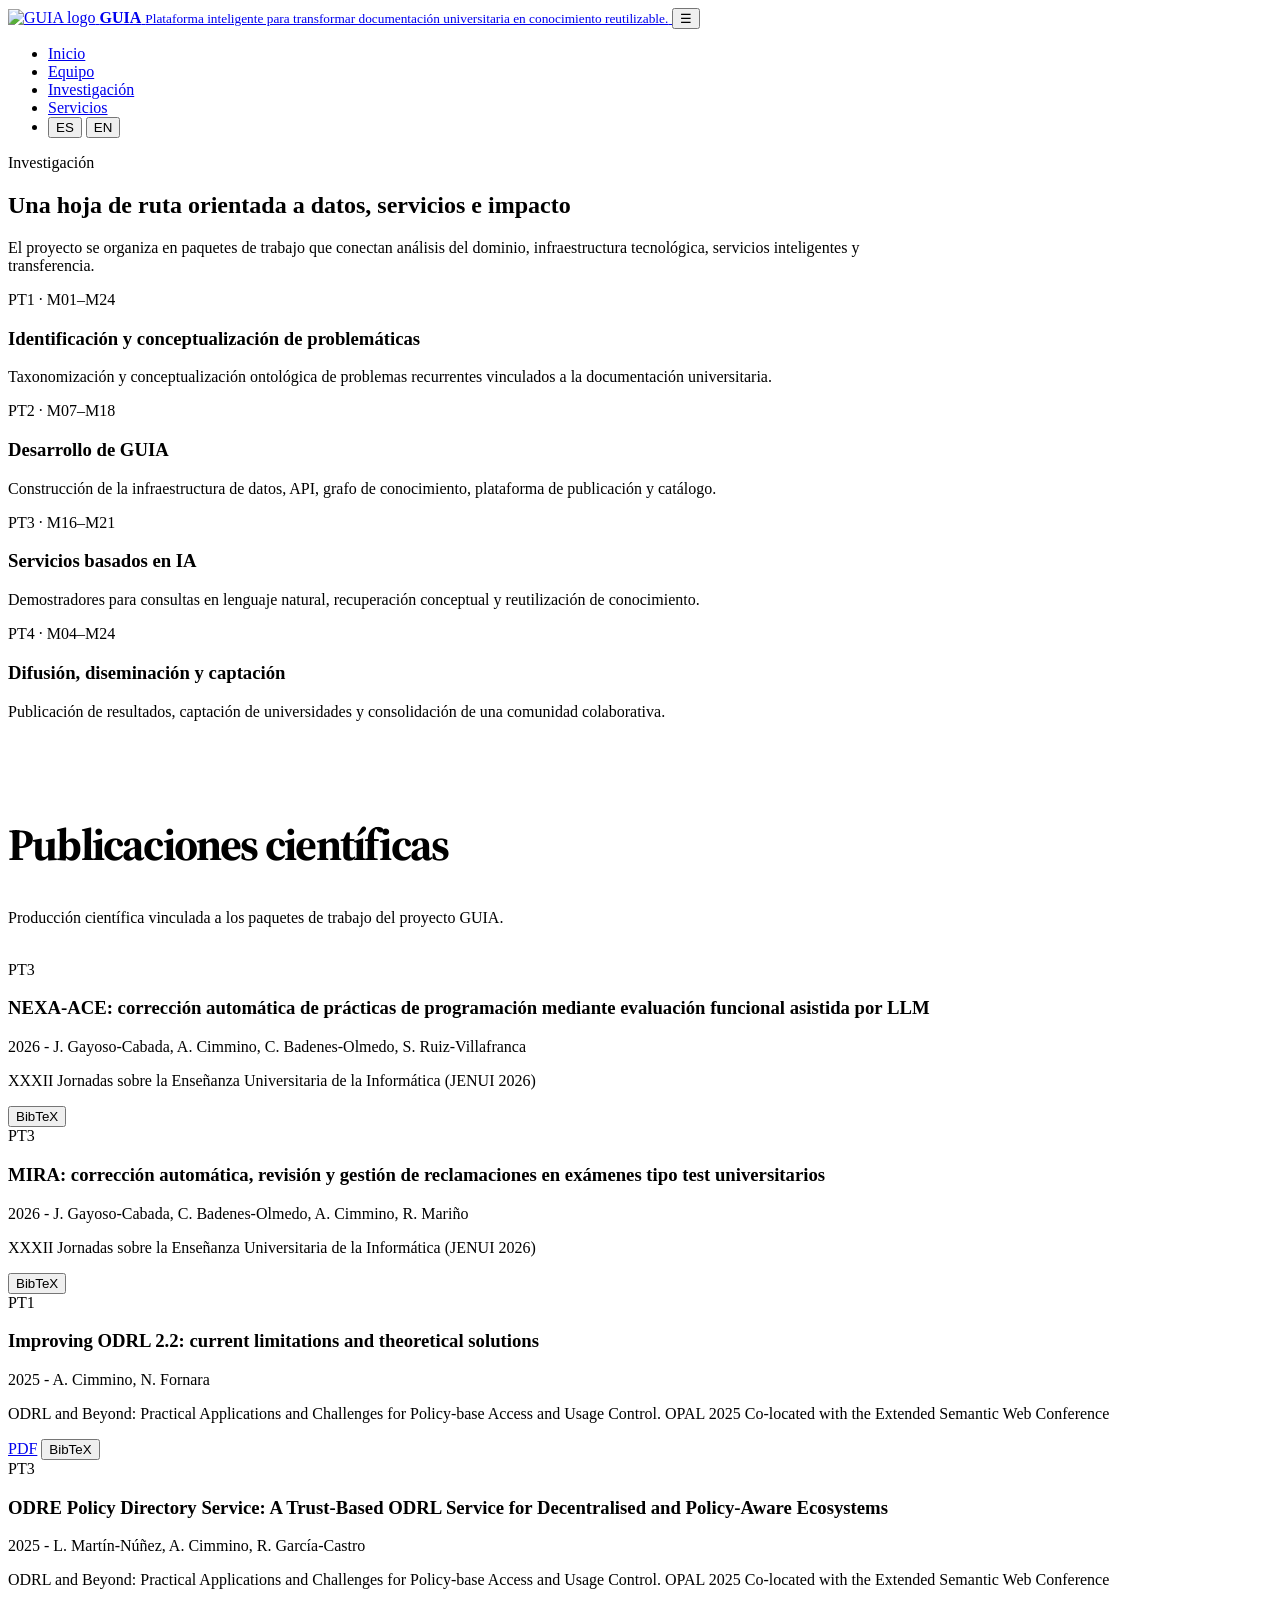
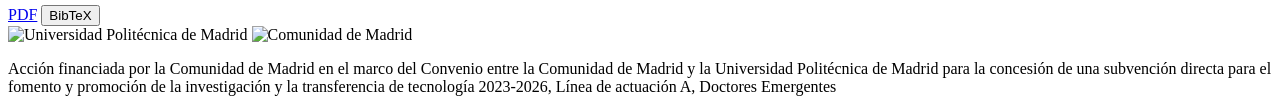
==== commit e1b25127: "Add data-i18n attributes for localization in research.html" ====
--- a/research.html
+++ b/research.html
@@ -357,7 +357,7 @@
         </span>
         <span>
           <strong property="name">GUIA</strong>
-          <small property="description">Plataforma inteligente para transformar documentación universitaria en conocimiento reutilizable</small>
+          <small data-i18n="heroTitle" property="description">Plataforma inteligente para transformar documentación universitaria en conocimiento reutilizable</small>
         </span>
       </a>
 
@@ -426,7 +426,7 @@
 
     <section class="hero">
       <div class="hero-copy full-width">
-        <p class="eyebrow" property="keywords">Research</p>
+        <p data-i18n="research" class="eyebrow" property="keywords">Research</p>
 
         <h1 data-i18n="researchTitle" property="name">
           Una hoja de ruta orientada a datos, servicios e impacto
@@ -554,7 +554,7 @@
         </span>
       </div>
 
-      <p class="funding-text" data-i18n="funding_es" property="description">
+      <p class="funding-text" data-i18n="funding" property="description">
         Acción financiada por la Comunidad de Madrid en el marco del Convenio entre la Comunidad de Madrid y la Universidad Politécnica de Madrid para la concesión de una subvención directa para el fomento y promoción de la investigación y la transferencia de tecnología 2023-2026, Línea de actuación A, Doctores Emergentes a través del proyecto GUIA (M230020126A-AJCA)
       </p>
     </div>
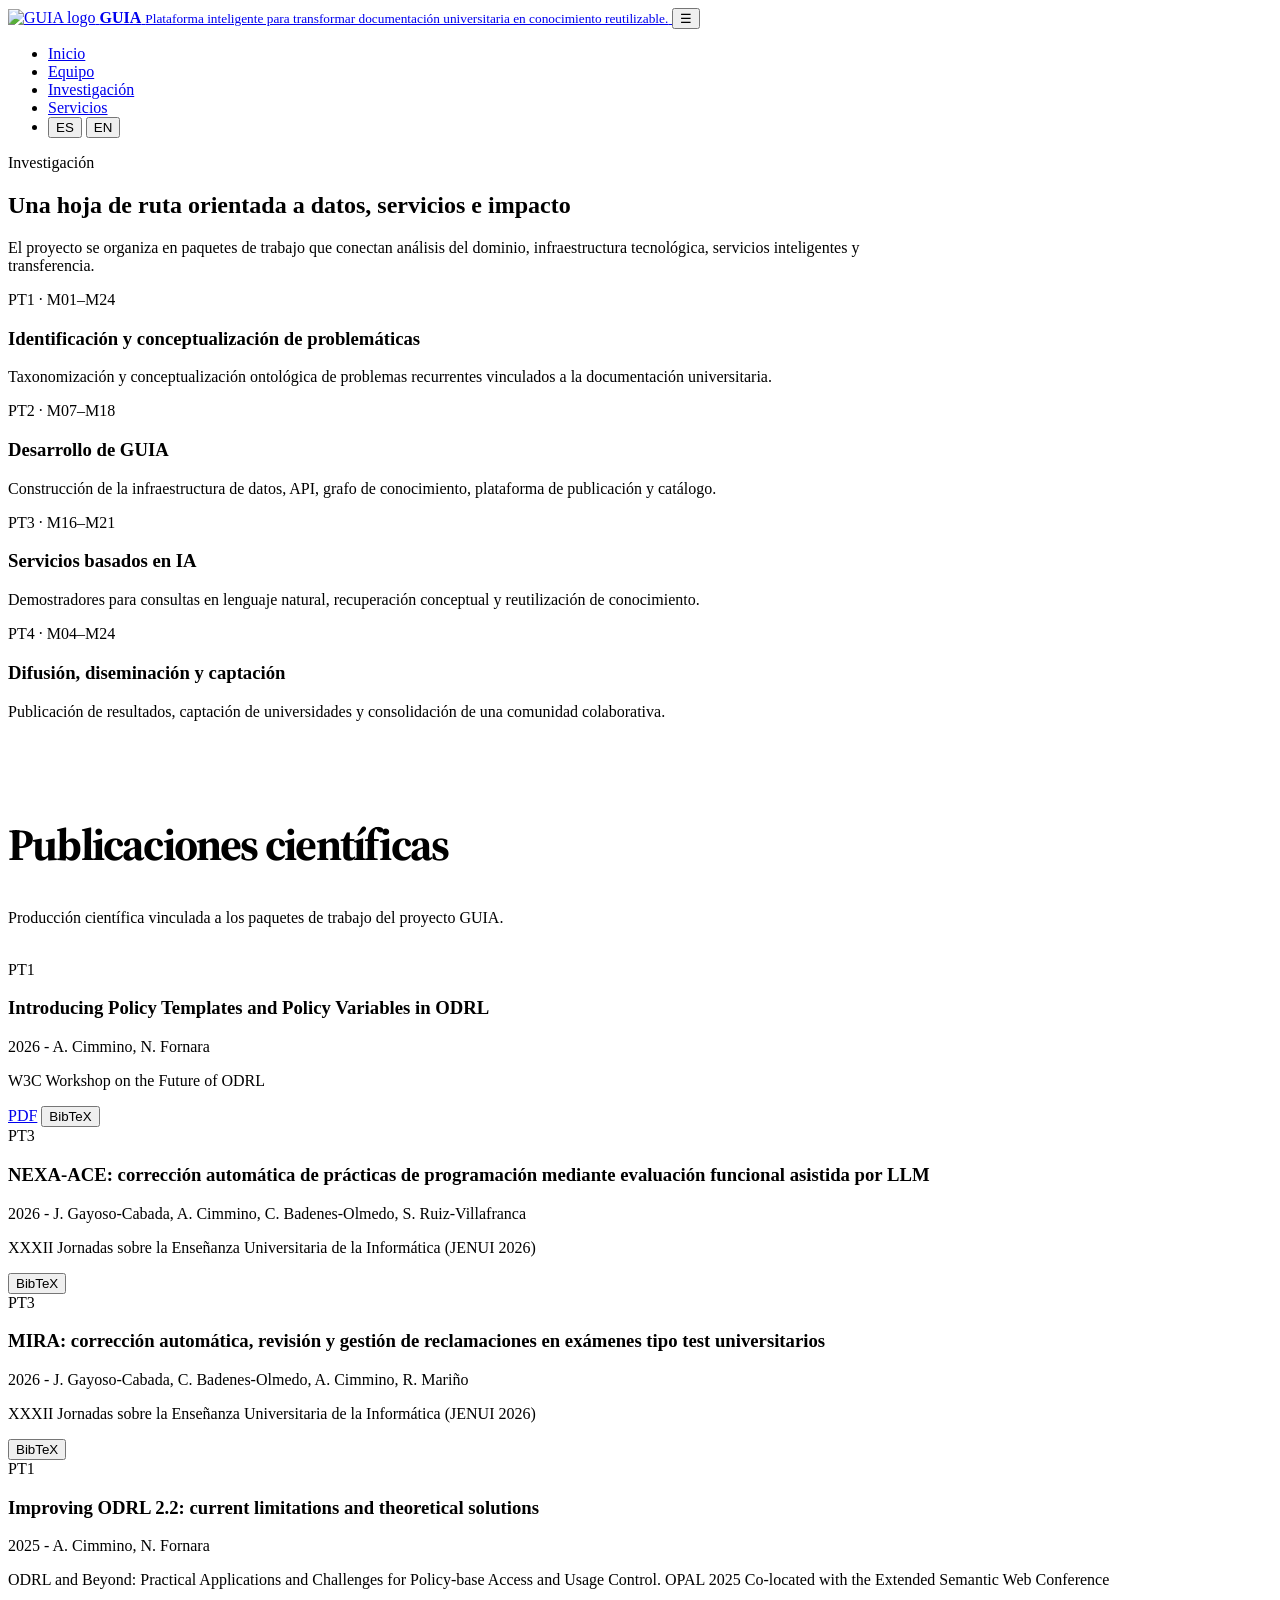
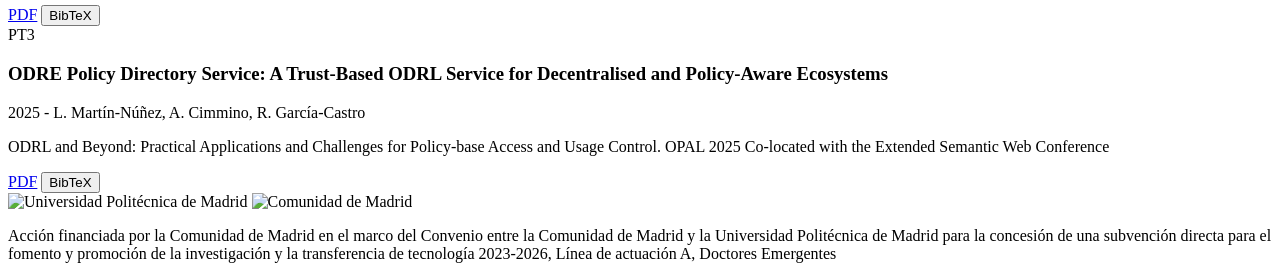
==== commit 5f28b6b6: "Update research.html" ====
--- a/research.html
+++ b/research.html
@@ -561,7 +561,16 @@
   </footer>
 
   <script id="publications-data" type="application/json">
-  [
+  [ 
+    {
+      "title": "Introducing Policy Templates and Policy Variables in ODRL",
+      "authors": "A. Cimmino, N. Fornara",
+      "year": "2026",
+      "venue": "W3C Workshop on the Future of ODRL",
+      "workPackage": "PT1",
+      "pdf": "https://www.w3.org/2026/ODRLWS/PP/05-Cimmino-Policy-Template-Variables.pdf",
+      "bibtex": " @inproceedings{w3c/FoO/Cimmino, author = {Andrea Cimmino and Nicoletta Fornara},  title  = {Introducing Policy Templates and Policy Variables in ODRL}, series = {W3C Workshop on the Future of ODRL}, publisher = {W3C}, year   = {2026}, url = {https://www.w3.org/2026/ODRLWS/PP/05-Cimmino-Policy-Template-Variables.pdf}}"
+    },
     {
       "title": "NEXA-ACE: corrección automática de prácticas de programación mediante evaluación funcional asistida por LLM",
       "authors": "J. Gayoso-Cabada, A. Cimmino, C. Badenes-Olmedo, S. Ruiz-Villafranca",
